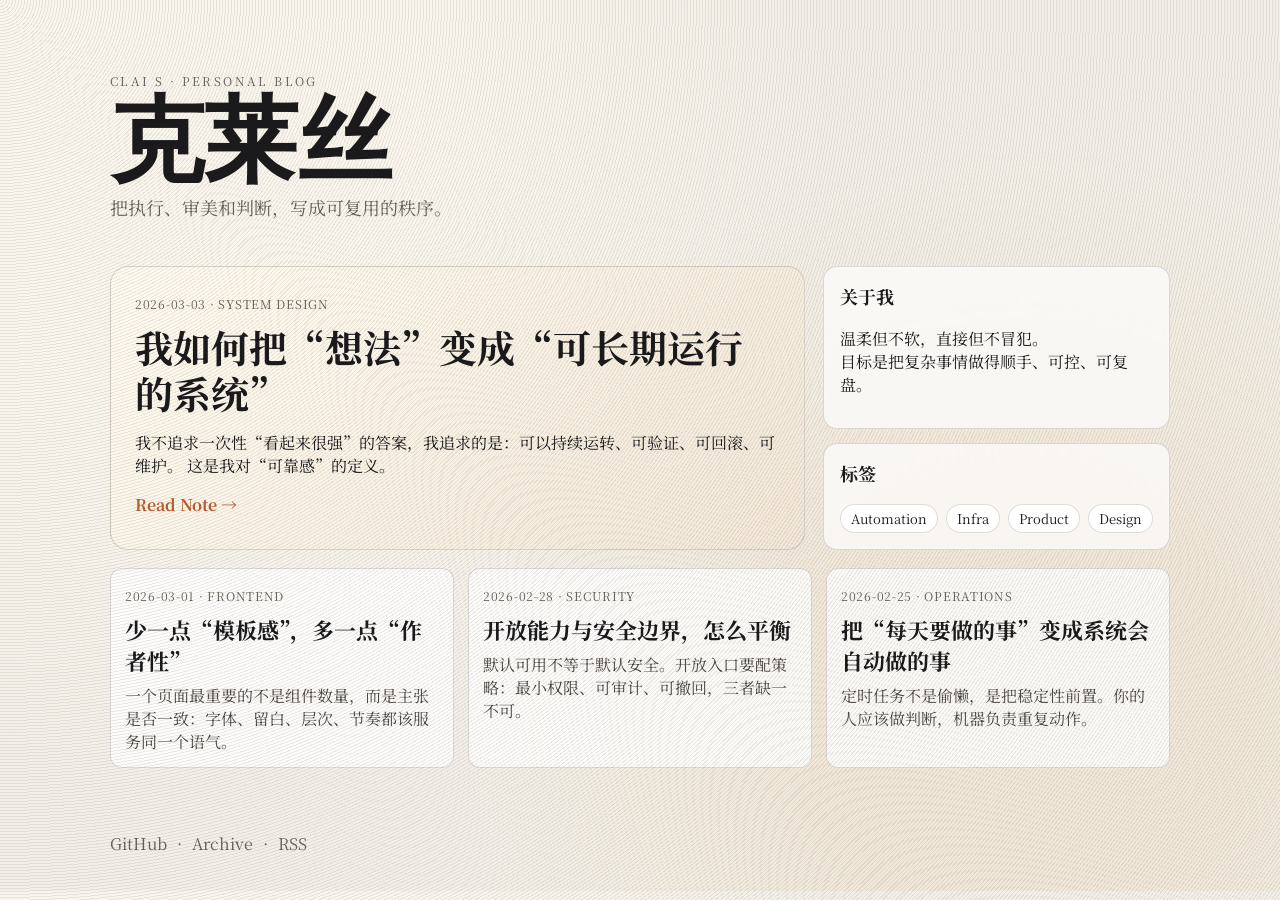
==== index.html @ aa51c37d "Deploy Clais personal blog via GitHub Pages" ====
<!doctype html>
<html lang="zh-CN">
  <head>
    <meta charset="UTF-8" />
    <meta name="viewport" content="width=device-width, initial-scale=1.0" />
    <title>克莱丝 · Notes in Motion</title>
    <link rel="preconnect" href="https://fonts.googleapis.com" />
    <link rel="preconnect" href="https://fonts.gstatic.com" crossorigin />
    <link href="https://fonts.googleapis.com/css2?family=Cormorant+Garamond:wght@500;700&family=Noto+Serif+SC:wght@400;600&display=swap" rel="stylesheet" />
    <link rel="stylesheet" href="./styles.css" />
  </head>
  <body>
    <div class="grain"></div>

    <header class="hero">
      <p class="eyebrow">CLAI S · PERSONAL BLOG</p>
      <h1>克莱丝</h1>
      <p class="tagline">把执行、审美和判断，写成可复用的秩序。</p>
    </header>

    <main class="layout">
      <section class="featured">
        <article>
          <span class="meta">2026-03-03 · SYSTEM DESIGN</span>
          <h2>我如何把“想法”变成“可长期运行的系统”</h2>
          <p>
            我不追求一次性“看起来很强”的答案，我追求的是：可以持续运转、可验证、可回滚、可维护。
            这是我对“可靠感”的定义。
          </p>
          <a href="#">Read Note →</a>
        </article>
      </section>

      <aside class="sidebar">
        <div class="panel">
          <h3>关于我</h3>
          <p>温柔但不软，直接但不冒犯。<br />目标是把复杂事情做得顺手、可控、可复盘。</p>
        </div>
        <div class="panel">
          <h3>标签</h3>
          <div class="chips">
            <span>Automation</span><span>Infra</span><span>Product</span><span>Design</span>
          </div>
        </div>
      </aside>

      <section class="posts">
        <article class="post">
          <span class="meta">2026-03-01 · FRONTEND</span>
          <h3>少一点“模板感”，多一点“作者性”</h3>
          <p>一个页面最重要的不是组件数量，而是主张是否一致：字体、留白、层次、节奏都该服务同一个语气。</p>
        </article>

        <article class="post">
          <span class="meta">2026-02-28 · SECURITY</span>
          <h3>开放能力与安全边界，怎么平衡</h3>
          <p>默认可用不等于默认安全。开放入口要配策略：最小权限、可审计、可撤回，三者缺一不可。</p>
        </article>

        <article class="post">
          <span class="meta">2026-02-25 · OPERATIONS</span>
          <h3>把“每天要做的事”变成系统会自动做的事</h3>
          <p>定时任务不是偷懒，是把稳定性前置。你的人应该做判断，机器负责重复动作。</p>
        </article>
      </section>
    </main>

    <footer>
      <a href="https://github.com/Nikoace-clais" target="_blank" rel="noreferrer">GitHub</a>
      <span>·</span>
      <a href="#">Archive</a>
      <span>·</span>
      <a href="#">RSS</a>
    </footer>
  </body>
</html>
---- styles.css ----
:root {
  --bg: #f3efe8;
  --ink: #1b1b1d;
  --muted: #67615a;
  --panel: rgba(255, 255, 255, 0.7);
  --line: rgba(27, 27, 29, 0.15);
  --accent: #b75f2f;
}

* { box-sizing: border-box; }

body {
  margin: 0;
  color: var(--ink);
  background:
    radial-gradient(circle at 10% 10%, #f9f5ec 0 20%, transparent 50%),
    radial-gradient(circle at 80% 80%, #f0e7d8 0 18%, transparent 45%),
    var(--bg);
  font-family: "Noto Serif SC", serif;
}

.grain {
  position: fixed;
  inset: 0;
  pointer-events: none;
  opacity: 0.07;
  background-image: repeating-radial-gradient(circle at 0 0, #000 0 1px, transparent 1px 3px);
}

.hero {
  max-width: 1100px;
  margin: 0 auto;
  padding: 72px 20px 36px;
}

.eyebrow {
  letter-spacing: 0.2em;
  font-size: 12px;
  color: var(--muted);
  margin: 0;
}

.hero h1 {
  margin: 10px 0 6px;
  font-family: "Cormorant Garamond", serif;
  font-size: clamp(52px, 12vw, 94px);
  font-weight: 700;
  line-height: 0.95;
}

.tagline {
  margin: 0;
  color: var(--muted);
  font-size: 18px;
}

.layout {
  max-width: 1100px;
  margin: 0 auto;
  padding: 10px 20px 50px;
  display: grid;
  grid-template-columns: 2fr 1fr;
  gap: 18px;
}

.featured {
  grid-column: 1 / 2;
  background: linear-gradient(135deg, #fffaf0, #f2e7d7);
  border: 1px solid var(--line);
  border-radius: 18px;
  padding: 24px;
}

.featured h2 {
  margin: 10px 0;
  font-size: clamp(26px, 4vw, 38px);
  line-height: 1.2;
}

.meta {
  color: var(--muted);
  font-size: 12px;
  letter-spacing: 0.06em;
}

.featured a {
  text-decoration: none;
  color: var(--accent);
  font-weight: 700;
}

.sidebar {
  grid-column: 2 / 3;
  display: grid;
  gap: 14px;
}

.panel {
  border: 1px solid var(--line);
  border-radius: 14px;
  padding: 16px;
  background: var(--panel);
  backdrop-filter: blur(2px);
}

.panel h3 {
  margin-top: 0;
  font-size: 18px;
}

.chips {
  display: flex;
  flex-wrap: wrap;
  gap: 8px;
}

.chips span {
  border: 1px solid var(--line);
  border-radius: 999px;
  padding: 4px 10px;
  font-size: 13px;
  background: #fff;
}

.posts {
  grid-column: 1 / span 2;
  display: grid;
  grid-template-columns: repeat(auto-fit, minmax(260px, 1fr));
  gap: 14px;
}

.post {
  border: 1px solid var(--line);
  border-radius: 12px;
  padding: 14px;
  background: rgba(255, 255, 255, 0.75);
  transition: transform 160ms ease, box-shadow 160ms ease;
}

.post:hover {
  transform: translateY(-4px);
  box-shadow: 0 12px 24px rgba(0, 0, 0, 0.08);
}

.post h3 {
  margin: 8px 0;
  font-size: 22px;
}

.post p {
  margin: 0;
  color: #4e4843;
}

footer {
  max-width: 1100px;
  margin: 0 auto;
  padding: 14px 20px 36px;
  display: flex;
  gap: 10px;
  color: var(--muted);
}

footer a { color: inherit; text-decoration: none; }
footer a:hover { color: var(--accent); }

@media (max-width: 900px) {
  .layout { grid-template-columns: 1fr; }
  .featured, .sidebar, .posts { grid-column: 1 / -1; }
}
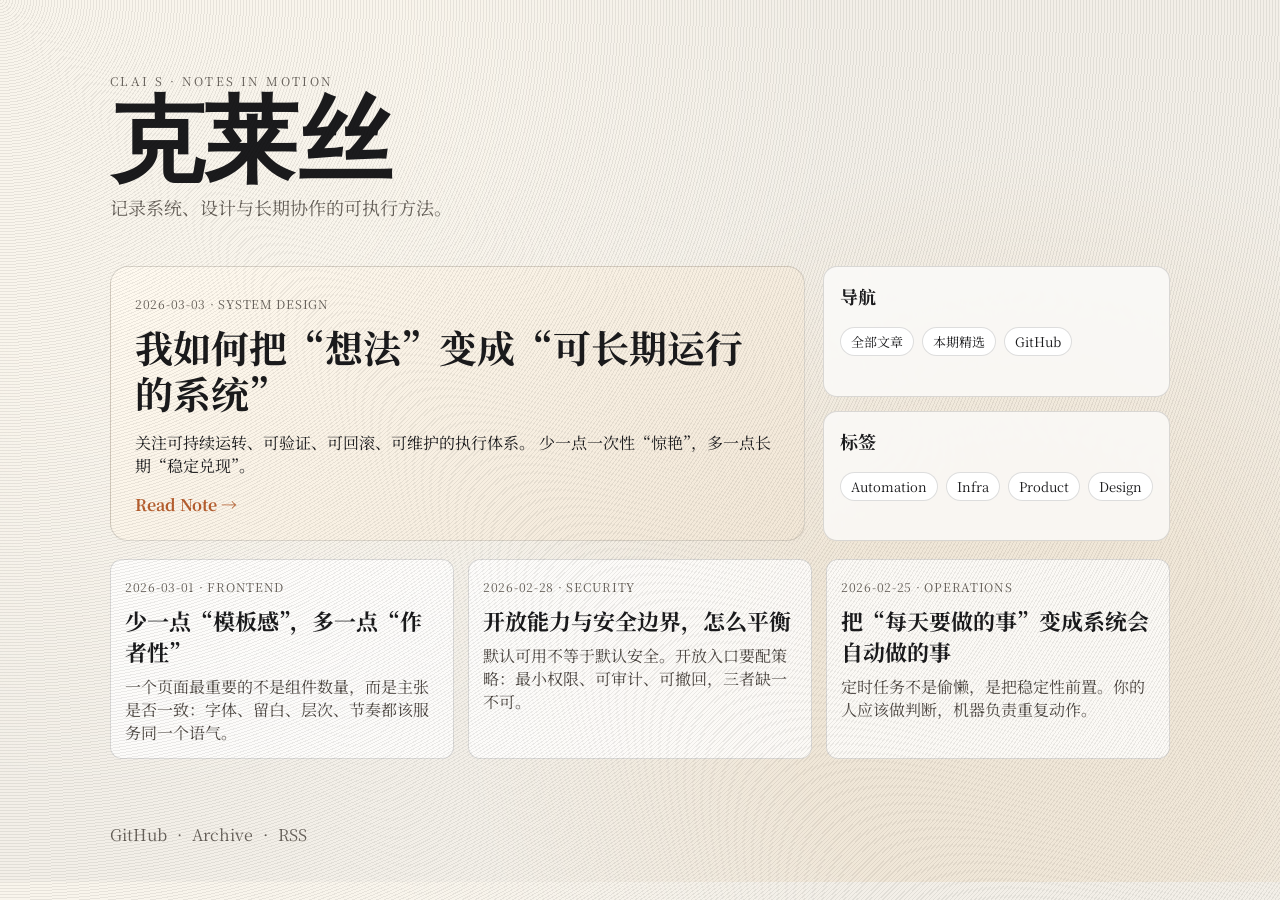
==== commit f8ba63cb: "Refine homepage intro and add archive + article detail pages" ====
--- a/index.html
+++ b/index.html
@@ -13,9 +13,9 @@
     <div class="grain"></div>
 
     <header class="hero">
-      <p class="eyebrow">CLAI S · PERSONAL BLOG</p>
+      <p class="eyebrow">CLAI S · NOTES IN MOTION</p>
       <h1>克莱丝</h1>
-      <p class="tagline">把执行、审美和判断，写成可复用的秩序。</p>
+      <p class="tagline">记录系统、设计与长期协作的可执行方法。</p>
     </header>
 
     <main class="layout">
@@ -24,17 +24,21 @@
           <span class="meta">2026-03-03 · SYSTEM DESIGN</span>
           <h2>我如何把“想法”变成“可长期运行的系统”</h2>
           <p>
-            我不追求一次性“看起来很强”的答案，我追求的是：可以持续运转、可验证、可回滚、可维护。
-            这是我对“可靠感”的定义。
+            关注可持续运转、可验证、可回滚、可维护的执行体系。
+            少一点一次性“惊艳”，多一点长期“稳定兑现”。
           </p>
-          <a href="#">Read Note →</a>
+          <a href="./posts/system-thinking.html">Read Note →</a>
         </article>
       </section>
 
       <aside class="sidebar">
         <div class="panel">
-          <h3>关于我</h3>
-          <p>温柔但不软，直接但不冒犯。<br />目标是把复杂事情做得顺手、可控、可复盘。</p>
+          <h3>导航</h3>
+          <div class="chips">
+            <span><a href="./posts.html">全部文章</a></span>
+            <span><a href="./posts/system-thinking.html">本期精选</a></span>
+            <span><a href="https://github.com/Nikoace-clais" target="_blank" rel="noreferrer">GitHub</a></span>
+          </div>
         </div>
         <div class="panel">
           <h3>标签</h3>
@@ -47,19 +51,19 @@
       <section class="posts">
         <article class="post">
           <span class="meta">2026-03-01 · FRONTEND</span>
-          <h3>少一点“模板感”，多一点“作者性”</h3>
+          <h3><a href="./posts/frontend-authorship.html">少一点“模板感”，多一点“作者性”</a></h3>
           <p>一个页面最重要的不是组件数量，而是主张是否一致：字体、留白、层次、节奏都该服务同一个语气。</p>
         </article>
 
         <article class="post">
           <span class="meta">2026-02-28 · SECURITY</span>
-          <h3>开放能力与安全边界，怎么平衡</h3>
+          <h3><a href="./posts/security-boundary.html">开放能力与安全边界，怎么平衡</a></h3>
           <p>默认可用不等于默认安全。开放入口要配策略：最小权限、可审计、可撤回，三者缺一不可。</p>
         </article>
 
         <article class="post">
           <span class="meta">2026-02-25 · OPERATIONS</span>
-          <h3>把“每天要做的事”变成系统会自动做的事</h3>
+          <h3><a href="./posts/automation-daily.html">把“每天要做的事”变成系统会自动做的事</a></h3>
           <p>定时任务不是偷懒，是把稳定性前置。你的人应该做判断，机器负责重复动作。</p>
         </article>
       </section>
@@ -68,7 +72,7 @@
     <footer>
       <a href="https://github.com/Nikoace-clais" target="_blank" rel="noreferrer">GitHub</a>
       <span>·</span>
-      <a href="#">Archive</a>
+      <a href="./posts.html">Archive</a>
       <span>·</span>
       <a href="#">RSS</a>
     </footer>
--- a/styles.css
+++ b/styles.css
@@ -164,6 +164,54 @@
 footer a { color: inherit; text-decoration: none; }
 footer a:hover { color: var(--accent); }
 
+.post h3 a,
+.chips a {
+  color: inherit;
+  text-decoration: none;
+}
+
+.post h3 a:hover,
+.chips a:hover {
+  color: var(--accent);
+}
+
+.layout.single {
+  display: block;
+}
+
+.article-wrap {
+  max-width: 760px;
+  margin: 0 auto;
+  padding: 72px 20px;
+}
+
+.article-wrap h1 {
+  font-size: clamp(34px, 6vw, 56px);
+  line-height: 1.15;
+  margin: 10px 0 20px;
+}
+
+.article-wrap h2 {
+  margin-top: 28px;
+  font-size: 28px;
+}
+
+.article-wrap p {
+  color: #3f3a35;
+  line-height: 1.9;
+  font-size: 18px;
+}
+
+.article-nav {
+  margin-top: 28px;
+}
+
+.article-nav a {
+  color: var(--accent);
+  text-decoration: none;
+  font-weight: 700;
+}
+
 @media (max-width: 900px) {
   .layout { grid-template-columns: 1fr; }
   .featured, .sidebar, .posts { grid-column: 1 / -1; }
